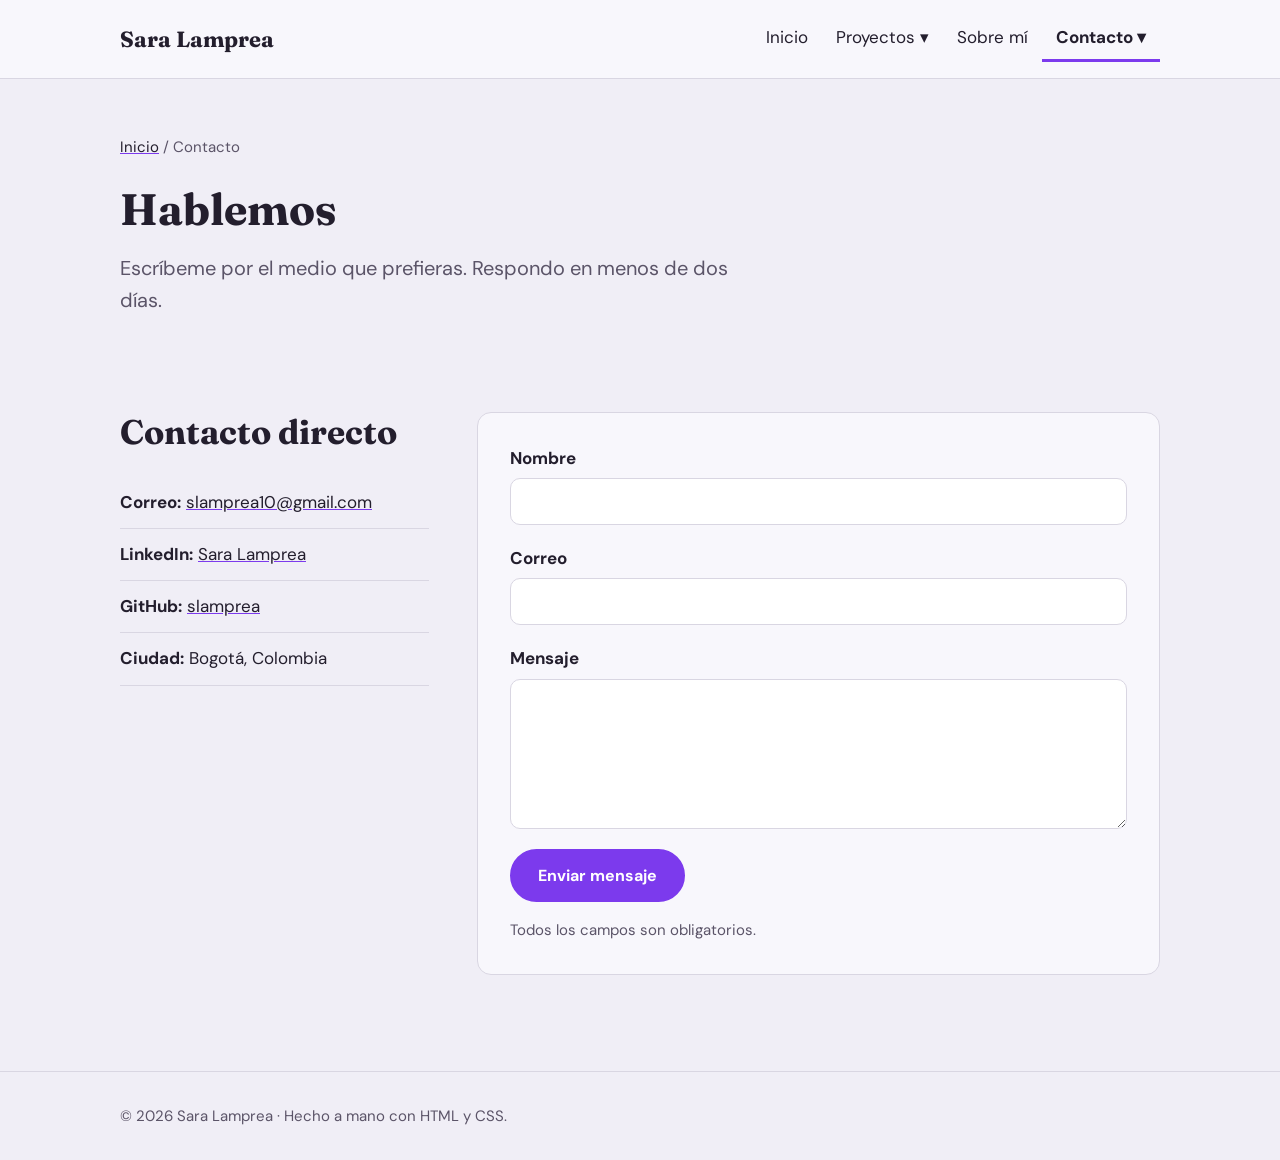
==== contacto.html @ 0a63c3ee "Add files via upload" ====
<!DOCTYPE html>
<html lang="es">
<head>
  <meta charset="UTF-8">
  <meta name="viewport" content="width=device-width, initial-scale=1">
  <title>Contacto | Sara Lamprea</title>
  <meta name="description" content="Formas de contactar a Sara Lamprea.">
  <link rel="preconnect" href="https://fonts.googleapis.com">
  <link rel="preconnect" href="https://fonts.gstatic.com" crossorigin>
  <link href="https://fonts.googleapis.com/css2?family=DM+Sans:wght@400;500;700&family=Fraunces:opsz,wght@9..144,600;9..144,700&display=swap" rel="stylesheet">
  <link rel="stylesheet" href="style.css">
</head>
<body>
  <a class="skip" href="#contenido">Saltar al contenido</a>
  <header class="site-header">
    <div class="wrap header-inner">
      <a class="brand" href="index.html">Sara Lamprea</a>
      <nav aria-label="Principal">
        <ul class="nav">
          <li><a href="index.html">Inicio</a></li>
          <li>
            <details>
              <summary>Proyectos</summary>
              <ul class="submenu">
                <li><a href="proyectos.html">Ver todos los proyectos</a></li>
                <li><a href="proyectos.html#proyecto-1">Fan page de Bridgerton</a></li>
                <li><a href="proyectos.html#proyecto-2">Calculadora de IMC</a></li>
                <li><a href="proyectos.html#proyecto-3">Registro de horas laborales</a></li>
              </ul>
            </details>
          </li>
          <li><a href="sobre-mi.html">Sobre mí</a></li>
          <li>
            <details>
              <summary aria-current="page">Contacto</summary>
              <ul class="submenu">
                <li><a href="contacto.html">Formulario de contacto</a></li>
                <li><a href="mailto:slamprea10@gmail.com">slamprea10@gmail.com</a></li>
                <li><a href="https://www.linkedin.com/in/sara-lamprea-904a59392/" target="_blank" rel="noopener">LinkedIn (nueva pestaña)</a></li>
                <li><a href="https://github.com/slamprea" target="_blank" rel="noopener">GitHub (nueva pestaña)</a></li>
              </ul>
            </details>
          </li>
        </ul>
      </nav>
    </div>
  </header>

  <main id="contenido">
    <div class="wrap page-head">
      <p class="crumbs"><a href="index.html">Inicio</a> / Contacto</p>
      <h1>Hablemos</h1>
      <p class="lead">Escríbeme por el medio que prefieras. Respondo en menos de dos días.</p>
    </div>
    <section class="section" aria-label="Formas de contacto">
      <div class="wrap two-col">
        <div>
          <h2>Contacto directo</h2>
          <ul class="contact-list">
            <li><strong>Correo:</strong> <a href="mailto:slamprea10@gmail.com">slamprea10@gmail.com</a></li>
            <li><strong>LinkedIn:</strong> <a href="https://www.linkedin.com/in/sara-lamprea-904a59392/" target="_blank" rel="noopener">Sara Lamprea</a></li>
            <li><strong>GitHub:</strong> <a href="https://github.com/slamprea" target="_blank" rel="noopener">slamprea</a></li>
            <li><strong>Ciudad:</strong> Bogotá, Colombia</li>
          </ul>
        </div>
        <form class="form" action="https://formspree.io/f/xljgwvyd" method="post">
          <label for="nombre">Nombre</label>
          <input type="text" id="nombre" name="nombre" required autocomplete="name">
          <label for="correo">Correo</label>
          <input type="email" id="correo" name="correo" required autocomplete="email">
          <label for="mensaje">Mensaje</label>
          <textarea id="mensaje" name="mensaje" required></textarea>
          <button class="btn btn-primary" type="submit">Enviar mensaje</button>
          <p class="form-note">Todos los campos son obligatorios.</p>
        </form>
      </div>
    </section>
  </main>

  <footer class="site-footer">
    <div class="wrap">© 2026 Sara Lamprea · Hecho a mano con HTML y CSS.</div>
  </footer>
</body>
</html>
---- style.css ----
* { box-sizing: border-box; }

body {
  margin: 0;
  background: #F0EEF6;
  color: #231E2D;
  font-family: "DM Sans", Arial, sans-serif;
  font-size: 17px;
  line-height: 1.6;
}

h1, h2, h3 { font-family: "Fraunces", Georgia, serif; line-height: 1.2; margin: 0 0 16px 0; }
h1 { font-size: 52px; }
h2 { font-size: 34px; }
h3 { font-size: 21px; }

p { margin: 0 0 16px 0; max-width: 620px; }
a { color: #231E2D; text-decoration: underline; text-decoration-color: #7C3AED; transition: all 0.3s ease; }
a:hover { text-decoration-color: #0F766E; }
a:focus, button:focus, input:focus, textarea:focus, summary:focus { outline: 3px solid #0F766E; }

.wrap { max-width: 1080px; margin: 0 auto; padding: 0 20px; }
.skip { position: absolute; left: -999px; top: 8px; background: #7C3AED; color: #fff; padding: 8px 16px; }
.skip:focus { left: 8px; }


/*  menú superior de navegación */
.site-header { background: #F8F7FC; border-bottom: 1px solid #D9D6E2; }
.header-inner { display: flex; flex-wrap: wrap; align-items: center; justify-content: space-between; padding-top: 16px; padding-bottom: 16px; }
.brand { font-family: "Fraunces", Georgia, serif; font-weight: bold; font-size: 22px; text-decoration: none; }

.nav { display: flex; flex-wrap: wrap; list-style: none; margin: 0; padding: 0; }
.nav a { display: block; padding: 8px 14px; text-decoration: none; border-bottom: 3px solid transparent; }
.nav a:hover { border-bottom-color: #0F766E; }
.nav a[aria-current="page"] { border-bottom-color: #7C3AED; font-weight: bold; }

.crumbs { color: #5B5468; font-size: 15px; margin-bottom: 24px; }

.nav details { position: relative; }
.nav summary { list-style: none; cursor: pointer; padding: 8px 14px; border-bottom: 3px solid transparent; transition: all 0.3s ease; }
.nav summary::-webkit-details-marker { display: none; }
.nav summary::after { content: " ▾"; }
.nav summary:hover { border-bottom-color: #0F766E; }
.nav summary[aria-current="page"] { border-bottom-color: #7C3AED; font-weight: bold; }

.submenu { position: absolute; top: 100%; left: 0; z-index: 10; width: 260px; list-style: none; margin: 6px 0 0 0; padding: 8px; background: #F8F7FC; border: 1px solid #D9D6E2; border-radius: 14px; box-shadow: 0 10px 25px rgba(139, 92, 246, 0.2); }
.nav li:last-child .submenu { left: auto; right: 0; }
.submenu a { border-bottom: none; border-radius: 8px; padding: 10px 12px; }
.submenu a:hover { background: #0F766E; color: #fff; }


/*  botones generales */
.section { padding-top: 64px; padding-bottom: 64px; }
.section-intro { color: #5B5468; margin-bottom: 40px; }
.page-head { padding-top: 56px; padding-bottom: 16px; }

.btn { display: inline-block; padding: 14px 26px; border: 2px solid #7C3AED; border-radius: 30px; font-family: "DM Sans", Arial, sans-serif; font-size: 16px; font-weight: bold; text-decoration: none; cursor: pointer; transition: all 0.3s ease; }
.btn-primary { background: #7C3AED; color: #fff; }
.btn-primary:hover { background: #0F766E; border-color: #0F766E; transform: translateY(-4px); box-shadow: 0 8px 20px rgba(13, 148, 136, 0.3); }
.btn-ghost { background: transparent; color: #231E2D; }
.btn-ghost:hover { border-color: #0F766E; background: #F8F7FC; transform: translateY(-4px); box-shadow: 0 8px 20px rgba(35, 30, 45, 0.1); }
.btn-row { display: flex; flex-wrap: wrap; gap: 16px; margin-top: 32px; }



.lead { font-size: 20px; color: #5B5468; }

.ficha { background: #F8F7FC; border: 1px solid #D9D6E2; border-left: 6px solid #7C3AED; border-radius: 14px; padding: 28px; }
.ficha dl { margin: 0; }
.ficha dt { font-weight: bold; margin-top: 16px; }
.ficha dt:first-child { margin-top: 0; }
.ficha dd { margin: 0; color: #5B5468; }


/*  tarjetas de proyectos */
.grid { display: flex; flex-wrap: wrap; gap: 28px; }

.card { flex: 1 1 290px; display: flex; flex-direction: column; background: #F8F7FC; border: 1px solid #D9D6E2; border-radius: 14px; overflow: hidden; transition: all 0.3s ease; }
.card:hover { transform: translateY(-4px); border-color: #0F766E; box-shadow: 0 12px 28px rgba(139, 92, 246, 0.25); }
.card-body { display: flex; flex-direction: column; flex: 1; padding: 24px; }
.card-body p { color: #5B5468; }
.card-link { margin-top: auto; font-weight: bold; }

.thumb { height: 170px; line-height: 170px; text-align: center; font-size: 30px; font-family: "Fraunces", Georgia, serif; font-weight: bold; color: #4A3F63; background: #E4DEF5; border-bottom: 1px solid #D9D6E2; }
.thumb-2 { background: #D6EEEA; }
.thumb-3 { background: #EFE6F8; }

.tags { display: flex; flex-wrap: wrap; gap: 8px; list-style: none; padding: 0; margin: 0 0 16px 0; }
.tags li { border: 1px solid #D9D6E2; border-radius: 20px; padding: 2px 12px; font-size: 14px; background: #F0EEF6; }


/* Secciones de procesos, biografía y formulario de contacto */
.process { display: flex; flex-wrap: wrap; gap: 24px; list-style: none; padding: 0; margin: 0; }
.process li { flex: 1 1 200px; border-top: 3px solid #7C3AED; padding-top: 16px; transition: all 0.3s ease; }
.process li:hover { border-top-color: #0F766E; transform: translateY(-4px); }
.process p { color: #5B5468; }
.num { display: block; font-family: "Fraunces", Georgia, serif; font-size: 40px; font-weight: bold; margin-bottom: 8px; }

.two-col { display: flex; align-items: flex-start; gap: 48px; }
.two-col > :first-child { flex: 1; }  
.two-col > :last-child { flex: 2; }   

.portrait { height: 340px; display: flex; align-items: center; justify-content: center; background: #E4DEF5; border: 1px solid #D9D6E2; border-radius: 14px; font-family: "Fraunces", Georgia, serif; font-size: 64px; font-weight: bold; }
.portrait img { width: 100%; height: 100%; object-fit: cover; border-radius: 14px; }

.skills { list-style: none; padding: 0; margin: 0 0 32px 0; }
.skills li { padding: 10px 0; border-bottom: 1px solid #D9D6E2; }

.quote { border-left: 6px solid #7C3AED; padding-left: 20px; margin: 32px 0; max-width: 450px; font-family: "Fraunces", Georgia, serif; font-size: 22px; line-height: 1.4; }

.form { background: #F8F7FC; border: 1px solid #D9D6E2; border-radius: 14px; padding: 32px; }
.form label { display: block; font-weight: bold; margin-bottom: 6px; }
.form input, .form textarea { display: block; width: 100%; padding: 12px 16px; margin-bottom: 20px; border: 1px solid #D9D6E2; border-radius: 10px; background: #fff; color: #231E2D; font-family: "DM Sans", Arial, sans-serif; font-size: 16px; transition: all 0.3s ease; }
.form input:focus, .form textarea:focus { border-color: #7C3AED; outline: none; box-shadow: 0 0 0 3px rgba(139, 92, 246, 0.25); }
.form textarea { height: 150px; }

.contact-list { list-style: none; padding: 0; margin: 0; }
.contact-list li { padding: 12px 0; border-bottom: 1px solid #D9D6E2; }


/* Pie  */
.site-footer { border-top: 1px solid #D9D6E2; padding-top: 32px; padding-bottom: 32px; margin-top: 32px; color: #5B5468; font-size: 15px; }



/* ---- Mejoras entrega 2 ---- */
.hero { display: flex; flex-wrap: wrap; align-items: center; gap: 48px; padding-top: 64px; padding-bottom: 32px; }
.hero > div { flex: 2 1 380px; }
.hero > aside { flex: 1 1 280px; }
.page-head h1 { font-size: 44px; }
.section h2 { margin-bottom: 24px; }
.section-alt { background: #F8F7FC; border-top: 1px solid #D9D6E2; border-bottom: 1px solid #D9D6E2; }
.process p { margin: 0; }
.process h3 { font-size: 19px; margin-bottom: 8px; }

/* Casos de estudio (página Proyectos) */
.case { display: flex; flex-wrap: wrap; gap: 40px; padding: 40px 0; border-top: 1px solid #D9D6E2; scroll-margin-top: 16px; }
.case:first-of-type { border-top: none; }
.case-side { flex: 1 1 260px; }
.case-side .thumb { border: 1px solid #D9D6E2; border-radius: 14px; }
.case-main { flex: 2 1 400px; }
.case-main dl { margin: 0 0 24px 0; }
.case-main dt { font-weight: bold; margin-top: 16px; }
.case-main dd { margin: 0; color: #5B5468; max-width: 620px; }
.case-main .btn-row { margin-top: 24px; }

/* Sobre mí */
.skill-groups { display: flex; flex-wrap: wrap; gap: 28px; margin-bottom: 32px; }
.skill-groups > div { flex: 1 1 200px; }
.skill-groups h3 { font-size: 19px; }
.skill-groups .skills { margin: 0; }

.form-note { color: #5B5468; font-size: 15px; margin: 16px 0 0 0; }
a:focus-visible, button:focus-visible, summary:focus-visible { outline: 3px solid #0F766E; outline-offset: 2px; }

@media (max-width: 760px) {
  body { font-size: 16px; }
  h1, .page-head h1 { font-size: 34px; }
  h2 { font-size: 27px; }
  .hero { padding-top: 40px; gap: 32px; }
  .two-col { flex-direction: column; gap: 32px; }
  .two-col > :first-child, .two-col > :last-child { flex: none; width: 100%; }
  .portrait { height: 240px; }
  .header-inner { gap: 8px; }
  .nav { width: 100%; }
  .submenu { width: 230px; }
  .case { gap: 24px; }
}
@media (prefers-reduced-motion: reduce) {
  * { transition: none !important; }
  .card:hover, .btn:hover, .process li:hover { transform: none; }
}
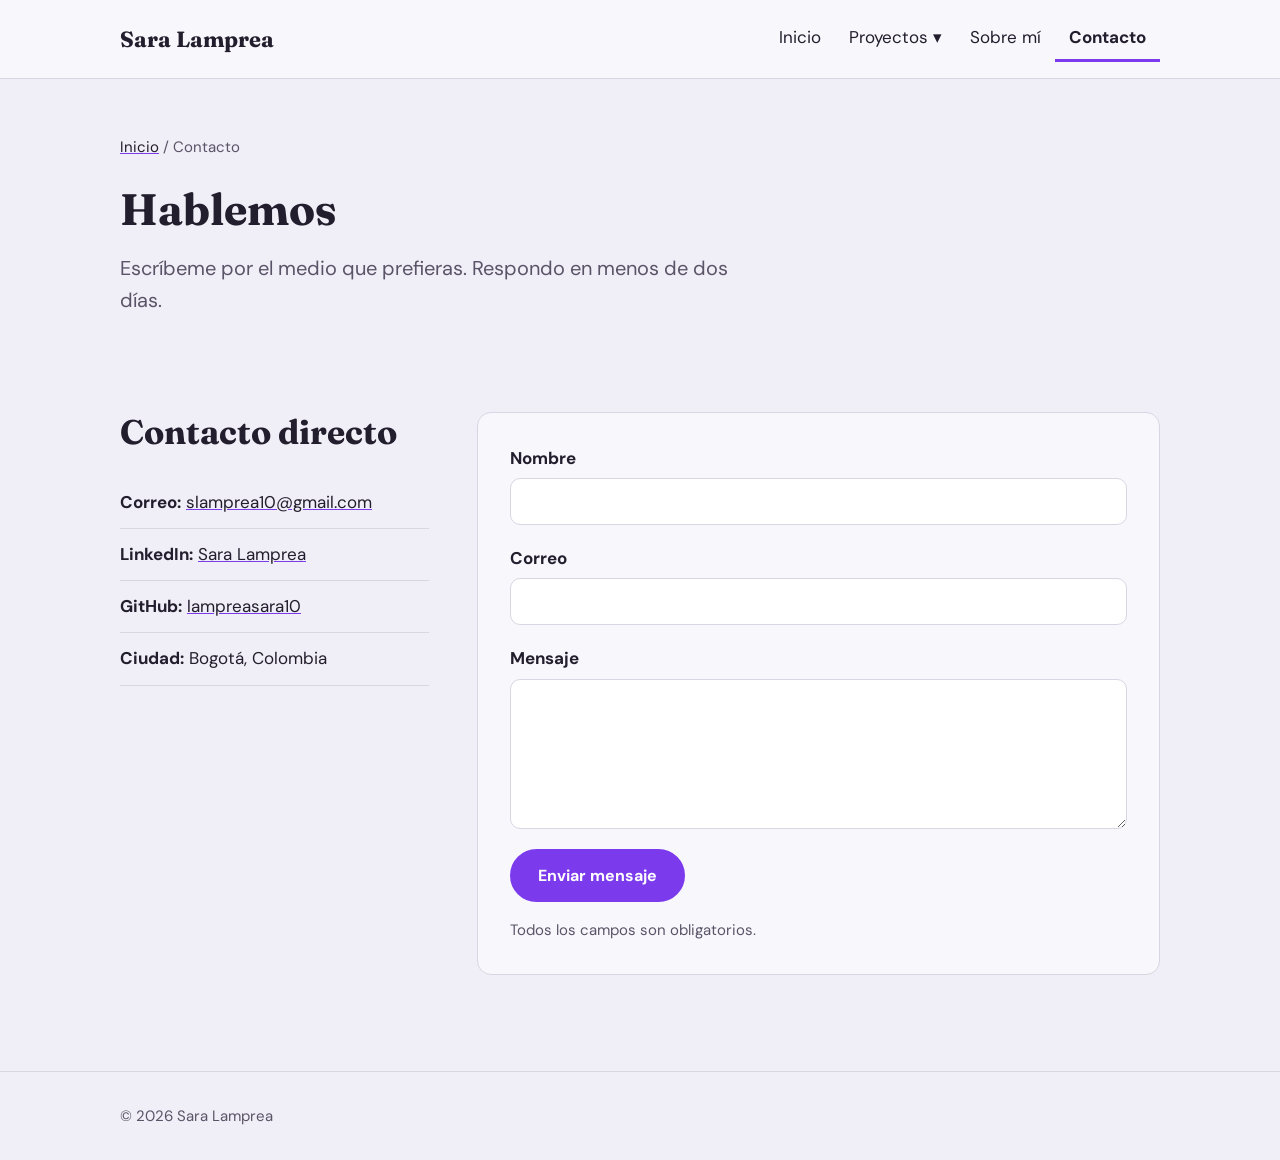
==== commit fd4073d8: "Add files via upload" ====
--- a/contacto.html
+++ b/contacto.html
@@ -25,22 +25,12 @@
                 <li><a href="proyectos.html">Ver todos los proyectos</a></li>
                 <li><a href="proyectos.html#proyecto-1">Fan page de Bridgerton</a></li>
                 <li><a href="proyectos.html#proyecto-2">Calculadora de IMC</a></li>
-                <li><a href="proyectos.html#proyecto-3">Registro de horas laborales</a></li>
+                <li><a href="proyectos.html#proyecto-3">Portal de empleo</a></li>
               </ul>
             </details>
           </li>
           <li><a href="sobre-mi.html">Sobre mí</a></li>
-          <li>
-            <details>
-              <summary aria-current="page">Contacto</summary>
-              <ul class="submenu">
-                <li><a href="contacto.html">Formulario de contacto</a></li>
-                <li><a href="mailto:slamprea10@gmail.com">slamprea10@gmail.com</a></li>
-                <li><a href="https://www.linkedin.com/in/sara-lamprea-904a59392/" target="_blank" rel="noopener">LinkedIn (nueva pestaña)</a></li>
-                <li><a href="https://github.com/slamprea" target="_blank" rel="noopener">GitHub (nueva pestaña)</a></li>
-              </ul>
-            </details>
-          </li>
+          <li><a href="contacto.html" aria-current="page">Contacto</a></li>
         </ul>
       </nav>
     </div>
@@ -59,7 +49,7 @@
           <ul class="contact-list">
             <li><strong>Correo:</strong> <a href="mailto:slamprea10@gmail.com">slamprea10@gmail.com</a></li>
             <li><strong>LinkedIn:</strong> <a href="https://www.linkedin.com/in/sara-lamprea-904a59392/" target="_blank" rel="noopener">Sara Lamprea</a></li>
-            <li><strong>GitHub:</strong> <a href="https://github.com/slamprea" target="_blank" rel="noopener">slamprea</a></li>
+            <li><strong>GitHub:</strong> <a href="https://github.com/lampreasara10" target="_blank" rel="noopener">lampreasara10</a></li>
             <li><strong>Ciudad:</strong> Bogotá, Colombia</li>
           </ul>
         </div>
@@ -78,7 +68,7 @@
   </main>
 
   <footer class="site-footer">
-    <div class="wrap">© 2026 Sara Lamprea · Hecho a mano con HTML y CSS.</div>
+    <div class="wrap">© 2026 Sara Lamprea </div>
   </footer>
 </body>
 </html>
--- a/style.css
+++ b/style.css
@@ -66,11 +66,22 @@
 
 .lead { font-size: 20px; color: #5B5468; }
 
-.ficha { background: #F8F7FC; border: 1px solid #D9D6E2; border-left: 6px solid #7C3AED; border-radius: 14px; padding: 28px; }
+/* Tarjeta de resumen (inicio) */
+.ficha { background: #F8F7FC; border: 2px solid #231E2D; border-radius: 14px; padding: 8px 24px 24px 24px; box-shadow: 8px 8px 0 #7C3AED; }
 .ficha dl { margin: 0; }
-.ficha dt { font-weight: bold; margin-top: 16px; }
-.ficha dt:first-child { margin-top: 0; }
-.ficha dd { margin: 0; color: #5B5468; }
+.ficha dt { font-size: 14px; font-weight: bold; color: #7C3AED; margin: 16px 0 2px 0; }
+.ficha dd { margin: 0; padding-bottom: 14px; border-bottom: 1px solid #D9D6E2; color: #231E2D; }
+.ficha dd:last-child { border-bottom: none; padding-bottom: 0; }
+
+/* Certificaciones */
+.cert-grid { gap: 28px; }
+.cert { flex: 1 1 290px; }
+.cert h3 { font-size: 19px; margin: 16px 0 4px 0; }
+.cert p { color: #5B5468; margin: 0; }
+.cert-slot { display: flex; align-items: center; justify-content: center; height: 200px; border: 2px dashed #7C3AED; border-radius: 14px; background: #F0EEF6; color: #5B5468; text-align: center; padding: 16px; transition: all 0.3s ease; }
+.cert:hover .cert-slot { border-color: #0F766E; transform: translateY(-4px); }
+.cert-img { display: block; width: 100%; height: 200px; object-fit: contain; background: #F8F7FC; border: 1px solid #D9D6E2; border-radius: 14px; transition: all 0.3s ease; }
+.cert:hover .cert-img { border-color: #0F766E; transform: translateY(-4px); }
 
 
 /*  tarjetas de proyectos */
@@ -123,51 +134,83 @@
 .site-footer { border-top: 1px solid #D9D6E2; padding-top: 32px; padding-bottom: 32px; margin-top: 32px; color: #5B5468; font-size: 15px; }
 
 
-
-/* ---- Mejoras entrega 2 ---- */
-.hero { display: flex; flex-wrap: wrap; align-items: center; gap: 48px; padding-top: 64px; padding-bottom: 32px; }
-.hero > div { flex: 2 1 380px; }
-.hero > aside { flex: 1 1 280px; }
-.page-head h1 { font-size: 44px; }
-.section h2 { margin-bottom: 24px; }
-.section-alt { background: #F8F7FC; border-top: 1px solid #D9D6E2; border-bottom: 1px solid #D9D6E2; }
-.process p { margin: 0; }
-.process h3 { font-size: 19px; margin-bottom: 8px; }
-
-/* Casos de estudio (página Proyectos) */
-.case { display: flex; flex-wrap: wrap; gap: 40px; padding: 40px 0; border-top: 1px solid #D9D6E2; scroll-margin-top: 16px; }
-.case:first-of-type { border-top: none; }
-.case-side { flex: 1 1 260px; }
-.case-side .thumb { border: 1px solid #D9D6E2; border-radius: 14px; }
-.case-main { flex: 2 1 400px; }
-.case-main dl { margin: 0 0 24px 0; }
-.case-main dt { font-weight: bold; margin-top: 16px; }
-.case-main dd { margin: 0; color: #5B5468; max-width: 620px; }
-.case-main .btn-row { margin-top: 24px; }
-
-/* Sobre mí */
-.skill-groups { display: flex; flex-wrap: wrap; gap: 28px; margin-bottom: 32px; }
-.skill-groups > div { flex: 1 1 200px; }
-.skill-groups h3 { font-size: 19px; }
-.skill-groups .skills { margin: 0; }
-
-.form-note { color: #5B5468; font-size: 15px; margin: 16px 0 0 0; }
-a:focus-visible, button:focus-visible, summary:focus-visible { outline: 3px solid #0F766E; outline-offset: 2px; }
-
-@media (max-width: 760px) {
-  body { font-size: 16px; }
-  h1, .page-head h1 { font-size: 34px; }
-  h2 { font-size: 27px; }
-  .hero { padding-top: 40px; gap: 32px; }
-  .two-col { flex-direction: column; gap: 32px; }
-  .two-col > :first-child, .two-col > :last-child { flex: none; width: 100%; }
-  .portrait { height: 240px; }
-  .header-inner { gap: 8px; }
-  .nav { width: 100%; }
-  .submenu { width: 230px; }
-  .case { gap: 24px; }
-}
-@media (prefers-reduced-motion: reduce) {
-  * { transition: none !important; }
-  .card:hover, .btn:hover, .process li:hover { transform: none; }
-}
+
+.hero { display: flex; flex-wrap: wrap; align-items: center; gap: 48px; padding-top: 64px; padding-bottom: 32px; }
+.hero > div { flex: 2 1 380px; }
+.hero > aside { flex: 1 1 280px; }
+.page-head h1 { font-size: 44px; }
+.section h2 { margin-bottom: 24px; }
+.section-alt { background: #F8F7FC; border-top: 1px solid #D9D6E2; border-bottom: 1px solid #D9D6E2; }
+.process p { margin: 0; }
+.process h3 { font-size: 19px; margin-bottom: 8px; }
+
+.case { display: flex; flex-wrap: wrap; gap: 40px; padding: 40px 0; border-top: 1px solid #D9D6E2; scroll-margin-top: 16px; }
+.case:first-of-type { border-top: none; }
+.case-side { flex: 1 1 260px; }
+.case-side .thumb { border: 1px solid #D9D6E2; border-radius: 14px; }
+.case-main { flex: 2 1 400px; }
+.case-main dl { margin: 0 0 24px 0; }
+.case-main dt { font-weight: bold; margin-top: 16px; }
+.case-main dd { margin: 0; color: #5B5468; max-width: 620px; }
+.case-main .btn-row { margin-top: 24px; }
+
+/* Sobre mí */
+.skill-groups { display: flex; flex-wrap: wrap; gap: 28px; margin-bottom: 32px; }
+.skill-groups > div { flex: 1 1 200px; }
+.skill-groups h3 { font-size: 19px; }
+.skill-groups .skills { margin: 0; }
+
+.form-note { color: #5B5468; font-size: 15px; margin: 16px 0 0 0; }
+a:focus-visible, button:focus-visible, summary:focus-visible { outline: 3px solid #0F766E; outline-offset: 2px; }
+
+@media (max-width: 760px) {
+  body { font-size: 16px; }
+  h1, .page-head h1 { font-size: 34px; }
+  h2 { font-size: 27px; }
+  .hero { padding-top: 40px; gap: 32px; }
+  .two-col { flex-direction: column; gap: 32px; }
+  .two-col > :first-child, .two-col > :last-child { flex: none; width: 100%; }
+  .portrait { height: 240px; }
+  .header-inner { gap: 8px; }
+  .nav { width: 100%; }
+  .submenu { width: 230px; }
+  .case { gap: 24px; }
+}
+@media (prefers-reduced-motion: reduce) {
+  * { transition: none !important; }
+  .card:hover, .btn:hover, .process li:hover, .proj:hover, .cert:hover .cert-slot, .cert:hover .cert-img { transform: none; }
+}
+
+
+
+.proj-grid { display: grid; grid-template-columns: repeat(auto-fit, minmax(300px, 1fr)); gap: 28px; align-items: stretch; }
+.proj { display: flex; flex-direction: column; background: #F8F7FC; border: 1px solid #D9D6E2; border-radius: 14px; overflow: hidden; scroll-margin-top: 16px; transition: all 0.3s ease; }
+.proj:hover { transform: translateY(-4px); border-color: #0F766E; box-shadow: 0 12px 28px rgba(139, 92, 246, 0.25); }
+.proj-img { display: block; width: 100%; height: 190px; object-fit: cover; object-position: top; border-bottom: 1px solid #D9D6E2; }
+.proj-body { display: flex; flex-direction: column; flex: 1; padding: 24px; }
+.proj-body h2 { font-size: 24px; margin-bottom: 12px; }
+.proj-ctx { color: #5B5468; font-size: 16px; }
+.proj-dl { margin: 0 0 24px 0; }
+.proj-dl dt { font-weight: bold; font-size: 15px; margin-top: 12px; }
+.proj-dl dd { margin: 0; color: #5B5468; font-size: 15px; }
+.proj-actions { display: flex; flex-direction: column; gap: 12px; margin-top: auto; }
+.proj-actions .btn { text-align: center; }
+
+.toc { position: sticky; top: 16px; background: #F8F7FC; border: 1px solid #D9D6E2; border-radius: 14px; padding: 24px; }
+.toc h3 { font-size: 19px; }
+.toc ul { list-style: none; margin: 0 0 24px 0; padding: 0; }
+.toc li { padding: 8px 0; border-bottom: 1px solid #D9D6E2; }
+.toc li:last-child { border-bottom: none; }
+.toc .btn { display: block; text-align: center; }
+.about section { margin-bottom: 44px; }
+.about h2 { font-size: 28px; }
+.exp { border-left: 6px solid #7C3AED; padding-left: 20px; }
+.exp h3 { margin-bottom: 4px; }
+.exp-org { color: #5B5468; font-weight: bold; margin-bottom: 12px; }
+.exp ul, .why { margin: 0; padding-left: 20px; max-width: 620px; }
+.exp li, .why li { margin-bottom: 8px; }
+.why { margin-bottom: 24px; }
+
+@media (max-width: 760px) {
+  .toc { position: static; }
+}
